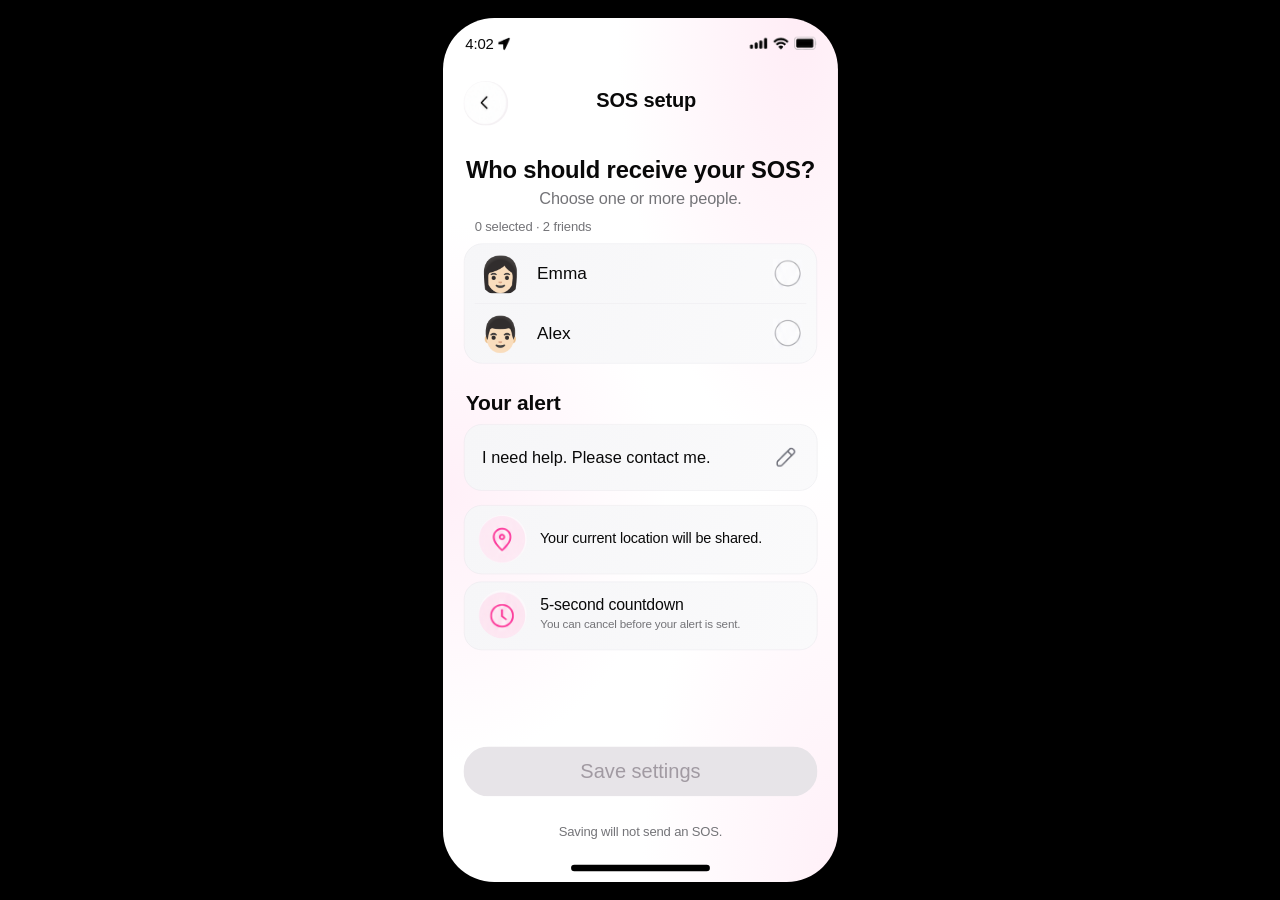
==== location-html/active.html @ 3064f849 "Save WhereTo interactive app prototype and assets" ====
<!doctype html>
<html lang="en"><head><meta charset="UTF-8"><meta name="viewport" content="width=device-width, initial-scale=1"><title>Active · Location UI</title><link rel="stylesheet" href="styles.css"></head><body data-page="active"><main id="viewer"><div id="viewport"><section id="screen" aria-label="Active"></section></div></main><script src="app.js"></script><script src="product.js"></script><script src="boot.js"></script></body></html>
---- location-html/styles.css ----
*{box-sizing:border-box}html,body{margin:0;min-height:100%;font-family:-apple-system,BlinkMacSystemFont,'Helvetica Neue',Arial,sans-serif;color:#090909}body{background:#000}button,input,textarea{font:inherit}button,a,input,textarea{-webkit-tap-highlight-color:transparent}button,a{touch-action:manipulation}button{cursor:pointer}button:focus-visible,a:focus-visible{outline:4px solid #bd1871;outline-offset:4px}a{color:inherit;text-decoration:none}button{border:0}#viewer{display:flex;justify-content:center;min-height:100vh;padding:18px}#viewport{position:relative;flex:none}#screen{position:absolute;width:848px;height:1855px;transform-origin:0 0;overflow:hidden;background:radial-gradient(ellipse at 95% 4%,#ffeff7 0,transparent 30%),radial-gradient(ellipse at 3% 65%,#fff3fa 0,transparent 55%),#fdfdfd;border-radius:110px}.frame-pink{position:absolute;inset:0;background:linear-gradient(110deg,#f2c6e7,#ffd5e6);z-index:-1}.pos{position:absolute}.text{margin:0;line-height:1.22;letter-spacing:-.5px}.muted{color:#747478}.strong{font-weight:600}.asset{object-fit:contain;display:block}.blend{mix-blend-mode:multiply}.panel{border-radius:46px;background:linear-gradient(110deg,#f3f3f5,#f7f7f8);border:1.4px solid #e0dfe5}.white{background:rgba(255,255,255,.93)}.pink{background:linear-gradient(110deg,#ff36a5,#fb50af);color:white}.pill{border-radius:999px}.soft-button{background:#fff;box-shadow:0 16px 40px #36323f0c;border-radius:60px}.flat{padding:0;background:transparent}.overlay-hit{position:absolute;background:transparent;border:0;padding:0;border-radius:30px}.overlay-hit:active{background:#ff59ad18}.status{position:absolute;left:48px;top:36px;font-size:32px;font-weight:500;letter-spacing:-1.2px}.status-icons{position:absolute;right:44px;top:38px;width:154px;height:34px;background-position:center;background-size:contain;background-repeat:no-repeat}.status.dark{color:white}.tabbar{position:absolute;left:0;width:848px;height:185px;background:#ffffffef;border-radius:52px 52px 90px 90px;display:flex;align-items:flex-start;justify-content:space-around;padding:35px 33px 0}.tab{position:relative;width:108px;height:112px;display:flex;align-items:flex-start;justify-content:center;padding-top:3px}.tab img{object-fit:contain;max-width:82px;height:82px;mix-blend-mode:multiply}.tab.selected img{height:104px;max-width:88px}.tab.sos img{height:84px;width:84px;mix-blend-mode:normal}.primary{background:linear-gradient(110deg,#ff4ca9,#fb63b7);color:white;border-radius:60px;text-align:center;font-weight:500}.secondary{background:transparent;border:3px solid #dedde1;border-radius:60px;color:#fc469e}.home-indicator{position:absolute;width:298px;height:14px;border-radius:20px;background:#000;left:275px;bottom:22px}.header-title{font-size:43px;font-weight:600;letter-spacing:-1px}.sidebar{position:fixed;left:24px;top:30px;width:220px;font-size:14px;color:#655965}.sidebar h1{font-size:19px;color:#221b24}.sidebar p{line-height:1.7}.sidebar a{display:block;padding:9px 12px;border-radius:9px}.sidebar a.current{background:white;color:#c82780}.sidebar .note{font-size:12px;margin-top:22px}.reference-link{margin-top:14px;text-decoration:underline}body.capture #viewer{padding:0;justify-content:flex-start}body.capture .sidebar{display:none}body.capture{background:#000}.dialog-shade{position:absolute;inset:0;z-index:50;background:#0005;display:flex;align-items:center;justify-content:center}.dialog{width:740px;background:#fff;border-radius:44px;padding:44px;font-size:30px;box-shadow:0 25px 80px #0002}.dialog h2{margin:0 0 28px;font-size:36px}.dialog button{display:block;width:100%;border-radius:24px;padding:22px;margin-top:18px}.dialog input{width:100%;padding:20px;border:1px solid #ddd;border-radius:20px}.toast{position:absolute;left:75px;right:75px;bottom:215px;padding:24px;background:#242126;color:#fff;text-align:center;border-radius:28px;z-index:80;font-size:25px}.screen-reader{position:absolute;width:1px;height:1px;overflow:hidden;clip-path:inset(50%)}.inline-edit{border:0;outline:0;background:transparent;color:inherit;resize:none;padding:0;line-height:1.25}.big-num{font-weight:700;letter-spacing:-4px}.divider{position:absolute;height:1.5px;background:#e0dfe4}.selected-ring{outline:4px solid #ff4ca9}.count-center{position:absolute;left:244px;top:432px;width:360px;height:360px;border-radius:50%;background:radial-gradient(ellipse at 50% 50%,#fffbfd,#fff4fa)}.hidden{display:none!important}@media(max-width:1100px){.sidebar{display:none}}@media(max-width:600px){#viewer{padding:0}body{background:#000}}
.asset[src*="avatar-"]{border-radius:24%}.asset[src$="home.png"],.asset[src$="compass.png"],.asset[src$="back.png"],.asset[src$="calendar.png"],.asset[src$="dots.png"]{border-radius:50%}.tabbar{padding:0;display:block}.tab{position:absolute;top:32px;width:100px;height:112px;padding:0}.tab:nth-child(1){left:61px}.tab:nth-child(2){left:218px}.tab:nth-child(3){left:375px}.tab:nth-child(4){left:532px}.tab:nth-child(5){left:709px;top:39px;width:84px;height:84px}.tab img,.tab.selected img{width:100px;height:112px;max-width:none;object-fit:contain}.tab.sos img{width:84px;height:84px}.strong{font-weight:550}
.asset[src*="avatar-"]:not([src$="avatar-john.png"]){border-radius:50%}.asset[src$="typing.png"]{border-radius:32px;mix-blend-mode:normal}.asset[src$="composer-smile.png"],.asset[src$="composer-send.png"]{border-radius:50%}
html,body{font-family:'Helvetica Neue',Helvetica,Arial,sans-serif;font-weight:400}.text{letter-spacing:-.35px}.asset[src$="dark-texture.png"]{border-radius:78px;object-fit:fill}.asset[src$="screen-phone.png"]{border-radius:16px}
.asset[src$="sos-halo.png"],.asset[src$="sos-bell.png"]{border-radius:50%}.primary{font-weight:400}.secondary{font-weight:400}body[data-page="emergency"] .secondary{padding-left:95px}.strong{font-weight:500}body[data-page="emergency"] .strong{font-weight:600}.pink{background:linear-gradient(115deg,#fa4ba6,#f756ae)}.asset[src$="call-pink.png"]{mix-blend-mode:multiply}
.asset[src^="assets/setup-check"],.asset[src^="assets/setup-unchecked"],.asset[src^="assets/setup-pin"],.asset[src^="assets/setup-clock"],.asset[src$="active-location.png"],.asset[src$="countdown-close.png"],.asset[src$="countdown-settings.png"]{border-radius:50%}
.asset[src$="countdown-ring.png"]{mask-image:radial-gradient(circle at center,transparent 0px,transparent 204px,#000 207px,#000 266px,transparent 269px)}
body[data-page="active"] .primary{padding-left:80px}.asset[src$="active-call.png"]{border-radius:12px}body[data-page="overview"] .strong{font-weight:500}

.emoji-avatar{display:flex;align-items:center;justify-content:center;background:#ffeaf3;line-height:1;font-family:"Apple Color Emoji","Segoe UI Emoji","Noto Color Emoji",sans-serif;overflow:hidden;isolation:isolate;user-select:none;}
.product-shade{position:absolute;inset:0;background:#0007;z-index:100;display:flex;align-items:flex-end}.product-sheet{width:100%;max-height:88%;overflow:auto;background:#fafafa;border-radius:56px 56px 0 0;padding:35px 45px 70px;font-size:30px}.product-sheet h2{font-size:43px;margin:50px 0 25px}.product-sheet p{line-height:1.5;color:#727278}.sheet-handle{width:115px;height:12px;border-radius:10px;background:#bbb;margin:auto}.sheet-close{float:right;background:transparent;color:#ed4599;padding:20px;font-size:27px}.product-sheet label{display:block;margin:40px 0}.product-sheet input,.profile-input{display:block;background:white;border:2px solid #e5e4e8;border-radius:28px;padding:24px;font-size:32px;width:100%;margin-top:18px}.product-action{display:block;width:100%;padding:26px;margin-top:20px;background:#f65ba9;color:white;border-radius:28px;font-size:30px}.profile-input{margin:0}

#screen.profile-screen{background:radial-gradient(ellipse at 100% 0%,#ffe8f3 0,transparent 37%),radial-gradient(ellipse at 0% 65%,#fff0f7 0,transparent 38%),radial-gradient(ellipse at 100% 100%,#ffeaf4 0,transparent 32%),#fff;border-radius:95px}.profile-screen .profile-input{width:698px;padding:22px 38px;background:#fff9;border:2px solid #e7e6eb;font-size:35px;border-radius:35px}.profile-phone{background:#fff9;border:2px solid #e7e6eb}.profile-phone-input{font-size:34px;border:0;outline:0;background:transparent;padding:0;color:#111}.profile-phone-input::placeholder{color:#aeafb5}.profile-screen .primary{background:linear-gradient(110deg,#ff61ae,#fa69b1)}

.member-scroll{overflow-y:auto;overflow-x:hidden;overscroll-behavior:contain;scrollbar-width:none;border-radius:36px 36px 0 0;touch-action:pan-y}.member-scroll::-webkit-scrollbar{display:none}.member-card{position:relative;width:765px;height:190px;margin-bottom:18px;border-radius:36px}.member-card:last-child{margin-bottom:0}.member-card-inner{position:relative;width:765px;height:190px}

.member-card .overlay-hit{inset:0!important;width:100%!important;height:100%!important;border-radius:36px;z-index:2}.member-card:active{background:#fff0f7}.member-card .overlay-hit:active{background:#ff59ad20}

.member-meta{display:flex;align-items:center;gap:28px;font-size:24px;white-space:nowrap}.member-meta>span{display:inline-flex;align-items:center;gap:12px}.member-meta img{width:31px;height:32px;object-fit:contain;mix-blend-mode:multiply}

.overview-scroll{overflow-y:auto;overflow-x:hidden;overscroll-behavior:contain;scrollbar-width:none;touch-action:pan-y}.overview-scroll::-webkit-scrollbar{display:none}.overview-scroll-inner{position:relative;width:848px;height:1275px}

.product-shade:has(.add-friend-sheet){background:rgba(20,20,20,.78)}
.add-friend-sheet{height:852px;max-height:94%;padding:0 33px 78px;background:#fff;border-radius:60px 60px 0 0;position:relative;overflow-y:auto}
.add-friend-sheet .sheet-handle{width:126px;height:13px;background:#c3c3c9;margin:29px auto 50px;border-radius:10px}
.add-friend-sheet .sheet-close{display:none}
.add-friend-card{position:relative;height:682px;border:2px solid #e2e2e7;background:#f6f6f7;border-radius:32px;padding:61px 26px 36px}
.add-friend-card h2{font-size:51px;line-height:1.2;font-weight:700;letter-spacing:-1px;margin:0 20px 18px}
.add-friend-card p{font-size:32px;line-height:1.25;color:#57585e;margin:0 20px;letter-spacing:-.4px;white-space:nowrap}
.add-friend-card .add-phone-label{display:block;font-size:32px;margin:69px 20px 22px;color:#202129}
.add-phone-row{display:flex;align-items:center;height:106px;background:#fff;border:2px solid #ebebed;border-radius:34px;overflow:hidden}
.add-phone-row select{appearance:none;width:126px;flex:none;border:0;border-right:2px solid #dedee3;border-radius:0;background:transparent;height:66px;font-size:33px;padding:0 34px;color:#080808}
.add-phone-row input{width:0;min-width:0;flex:1;border:0;border-radius:0;background:transparent;margin:0;padding:20px 42px;font-size:32px;outline:none}
.add-phone-row input::placeholder{color:#85858b}
.add-friend-card .add-phone-row+p{font-size:28px;margin-top:25px}
.add-friend-card .product-action{height:108px;padding:0;margin:73px 0 0;font-size:35px;font-weight:500;border-radius:31px;background:linear-gradient(110deg,#f756a3,#f05ba5)}

body[data-page="setup"] #screen,body[data-page="countdown"] #screen,body[data-page="active"] #screen{background:radial-gradient(ellipse at 90% 0%,#ffedf6 0,transparent 36%),radial-gradient(ellipse at 0% 55%,#fff0f8 0,transparent 40%),radial-gradient(ellipse at 100% 100%,#fff0f8 0,transparent 35%),#fff}
body[data-page="setup"] .strong,body[data-page="countdown"] .strong,body[data-page="active"] .strong{font-weight:650}
body[data-page="setup"] .panel,body[data-page="countdown"] .panel,body[data-page="active"] .panel{border-color:#e6e5e9;background:linear-gradient(110deg,#f6f6f8,#fafafb)}
body[data-page="setup"] .panel.white{background:#ffffff9c}
body[data-page="setup"] .primary,body[data-page="countdown"] .primary,body[data-page="active"] .primary{background:linear-gradient(110deg,#ff34a3,#fc51ae)}
.asset[src*="sos-avatar-"]{border-radius:50%}

body[data-page="setup"] button.primary,body[data-page="countdown"] button.primary,body[data-page="active"] button.primary{font-weight:400}body[data-page="setup"] .text.strong:not(:first-child){letter-spacing:-.7px}body[data-page="active"] .primary{padding-left:110px}

/* Compact anchored member selection; dimensions use the 848px design canvas. */
.member-picker-shade{z-index:100;background:transparent}
.compact-member-menu{position:absolute;width:506px;padding:12px;border:2px solid #f0e9ef;border-radius:40px;background:#fff;box-shadow:0 16px 48px #4720390b;max-height:588px;overflow:auto;scrollbar-width:none}
.compact-member-menu::-webkit-scrollbar{display:none}
.compact-member-row{position:relative;width:100%;height:112px;display:flex;align-items:center;gap:24px;padding:0 20px;border:0;border-radius:28px;background:transparent;color:#171719;font:500 32px -apple-system,BlinkMacSystemFont,'Helvetica Neue',sans-serif;text-align:left;cursor:pointer}
.compact-member-row img{width:72px;height:72px;flex-shrink:0;border-radius:50%;object-fit:cover}
.compact-member-row:not(:last-child):not(.is-selected):before{content:'';position:absolute;bottom:0;left:116px;right:24px;height:2px;background:#f3f0f3}
.compact-member-row.is-selected,.compact-member-row:active{background:#fff0f7;color:#ef3b94}
.compact-member-row.is-selected:after{content:'';width:14px;height:14px;flex-shrink:0;border-radius:50%;background:#fa45a1;margin-left:auto}
.compact-member-row:focus{outline:none}.compact-member-row:focus-visible{outline:2px solid #fa45a1;outline-offset:-3px}

.sos-recipient-list{overflow-y:auto;overscroll-behavior:contain;padding:0 22px;scrollbar-width:none}.sos-recipient-list::-webkit-scrollbar,.sos-recipient-strip::-webkit-scrollbar,.sos-active-recipients::-webkit-scrollbar{display:none}
.sos-recipient-row{display:flex;align-items:center;gap:32px;width:100%;min-height:128px;padding:16px 8px;background:transparent;text-align:left;color:#090909;border-bottom:1px solid #e9e7eb;font-size:37px}.sos-recipient-row:last-child{border-bottom:0}.sos-recipient-row:active{background:#fff0f7}.sos-recipient-avatar{width:94px;height:94px;border-radius:50%;object-fit:cover;flex-shrink:0}.sos-recipient-row span{flex:1;overflow-wrap:anywhere}.sos-recipient-check{width:64px;height:64px;object-fit:contain;flex-shrink:0}
[data-save-sos]:disabled{background:#e7e4e8;color:#a19aa2;cursor:default}.sos-empty{text-align:center;padding:90px 20px;font-size:32px;color:#747478}.sos-empty button{display:block;margin:26px auto 0;padding:18px 35px;border-radius:28px;color:#fff;background:#fa4ba6}
.sos-recipient-strip{display:flex;gap:30px;overflow-x:auto;overflow-y:hidden;scrollbar-width:none;overscroll-behavior:contain}.sos-recipient-strip>div{flex:0 0 145px;text-align:center;font-size:31px}.sos-recipient-strip img{display:block;width:140px;height:140px;border-radius:50%;object-fit:cover;margin:0 auto 10px}.sos-recipient-strip span{display:block;white-space:nowrap;overflow:hidden;text-overflow:ellipsis}
.sos-active-recipients{overflow-y:auto;scrollbar-width:none;overscroll-behavior:contain}.sos-delivery-row{display:flex;gap:32px;align-items:center;min-height:126px}.sos-delivery-row img{width:104px;height:104px;border-radius:50%;object-fit:cover}.sos-delivery-row span{font-size:35px;display:block}.sos-delivery-row small{font-size:28px;color:#747478;display:block;margin-top:5px}
#screen button[data-save-sos]{padding:0}
#screen button[data-save-sos]:disabled{background:#e7e4e8;color:#a19aa2}

.phone-finder{text-align:left;padding-left:40px;color:#747478}.list-add{display:flex;align-items:center;justify-content:center;gap:12px;background:#fff0f7;color:#ed3e98;font-size:29px!important;font-weight:500;border-radius:36px}.list-add img{width:30px;height:30px}.place-card{display:flex;gap:26px;align-items:center;background:#f5f5f7;border-radius:36px;min-height:142px;margin-bottom:16px;padding:22px 28px}.place-card>img{width:96px;height:96px;border-radius:50%;object-fit:cover;flex-shrink:0}.place-card strong{display:block;font-size:32px;font-weight:500;margin-bottom:10px}.place-card span{font-size:25px;color:#79797e;overflow-wrap:anywhere}.places-empty{background:#f5f5f7;border-radius:36px;padding:64px 30px;text-align:center;font-size:32px;color:#747478}.places-empty small{display:block;font-size:25px;margin-top:18px}.place-type{display:block;margin-top:18px;background:white;border:2px solid #e5e4e8;border-radius:28px;padding:24px;width:100%;font:inherit}

/* One compact control row keeps the member and place lists in view. */
.location-list-header{display:flex;align-items:center;gap:20px}
.location-list-tabs{display:flex;flex:1;min-width:0;height:94px;padding:8px;border-radius:34px;background:#f3f3f5}
.location-list-tabs button{flex:1;min-width:0;border-radius:27px;background:transparent;color:#171719;font-size:31px;font-weight:500}
.location-list-tabs button.is-active{background:#fa43a6;color:#fff}
.location-list-add{flex:0 0 174px;height:88px;background:transparent;color:#f52a96;font-size:29px;font-weight:500;padding:0;white-space:nowrap;border-radius:26px}
.location-list-add:active{background:#fff0f7}

.profile-icon-button{display:flex;align-items:center;justify-content:center}.profile-icon-button img{width:43px;height:43px}
.phone-search{display:flex;align-items:center;background:#fff;border-radius:60px;padding:10px 12px 10px 34px;gap:12px;box-shadow:0 12px 32px #36323f05}
.phone-search input{flex:1;min-width:0;width:0;background:transparent;border:0;outline:none;font-size:30px;color:#171719;padding:0}.phone-search input::placeholder{color:#818186}
.phone-search button{flex:0 0 76px;width:76px;height:76px;background:#fff0f7;border-radius:50%;display:flex;align-items:center;justify-content:center}.phone-search button img{width:36px;height:36px}.phone-search:focus-within{box-shadow:0 0 0 2px #f7c9e0}
.list-end-add{display:flex;align-items:center;justify-content:center;gap:14px;width:100%;height:104px;margin-top:18px;margin-bottom:6px;border-radius:32px;background:#fff0f7;color:#ed3e98;font-size:30px;font-weight:500;flex-shrink:0}.list-end-add img{width:30px;height:30px}.list-end-add:active{background:#ffe0ee}
.search-country{flex:0 0 95px;width:95px;border:0;background:transparent;font:inherit;font-size:29px;color:#171719;outline:none}.search-country[hidden]{display:none}.settings-link{background:transparent;text-align:left;padding:0 15px;border-bottom:1px solid #e8e7eb}.remove-friend{background:#fff0f7;color:#ed3e98;border:2px solid #f7c9e0;border-radius:55px}.removed-map-marker{pointer-events:none}
.settings-content{display:flex;flex-direction:column;gap:36px;overflow:auto;scrollbar-width:none;padding-bottom:24px}.settings-content::-webkit-scrollbar{display:none}.settings-profile-card{flex-shrink:0;display:flex;flex-direction:column;align-items:center;padding:48px 40px 40px;background:#fff;border:1.5px solid #efedf1;border-radius:44px;box-shadow:0 16px 50px #482d3b04}.settings-profile-card>img{width:180px;height:180px;object-fit:cover;border-radius:50%;flex-shrink:0}.settings-profile-card h2{font-size:42px;line-height:1.3;margin:28px 0 10px;max-width:100%;overflow-wrap:anywhere;text-align:center}.settings-profile-card p{font-size:30px;color:#7b7780;margin:0;text-align:center;overflow-wrap:anywhere;max-width:100%}.settings-edit{margin-top:32px;min-height:78px;padding:16px 58px;border-radius:40px;background:#fff0f7;color:#ed3e98;font-size:30px;font-weight:500}.settings-menu{background:#fff;border:1.5px solid #efedf1;border-radius:38px;padding:0 32px;flex-shrink:0;overflow:hidden}.settings-menu-row{display:flex;align-items:center;justify-content:space-between;gap:24px;width:100%;height:120px;background:transparent;border-bottom:1.5px solid #eeedf0;text-align:left;font-size:32px}.settings-menu-row:last-child{border-bottom:0}.settings-menu-row>img{width:26px;height:26px;object-fit:contain;transform:rotate(-90deg);opacity:.5}.settings-menu-row:active,.settings-edit:active{background:#fff0f7}.settings-version{font-size:27px;color:#969199;text-align:center;margin:0;padding:0 0 16px}
.phone-search.is-editing{z-index:30}.phone-search .country-trigger{flex:0 0 auto;width:auto;gap:12px;padding:0 16px 0 0;background:transparent;border-radius:0;border-right:2px solid #efedf1;font-size:29px;height:54px}.phone-search .country-trigger img{width:23px;height:23px;object-fit:contain}.phone-search [hidden]{display:none!important}.country-menu{position:absolute;top:112px;left:0;width:100%;padding:12px 22px;border:1.5px solid #f0e9ee;background:#fff;border-radius:32px;box-shadow:0 18px 55px #37202d20;overflow:hidden}.phone-search .country-option{display:flex;justify-content:space-between;gap:18px;width:100%;height:88px;padding:0 18px;background:white;border-radius:18px;font-size:27px;text-align:left}.country-option span:last-child{color:#827984;white-space:nowrap}.phone-search .country-option[aria-selected=true]{background:#fff0f7;color:#ec3d98}.phone-search .country-option[aria-selected=true] span:last-child{color:#ec3d98}
.friend-profile-info{display:flex;flex-direction:column;gap:24px}.friend-location{display:flex;align-items:center;gap:24px;padding:34px;background:#f5f5f7;border-radius:36px;min-height:126px}.friend-location>img{width:36px;height:40px;object-fit:contain;flex-shrink:0}.friend-location strong{font-size:32px;font-weight:500;line-height:1.4;overflow-wrap:anywhere}.friend-stats{display:flex;background:#f5f5f7;border-radius:36px;padding:34px 12px}.friend-stat{display:flex;flex:1;min-width:0;flex-direction:column;align-items:center;gap:22px;border-right:1.5px solid #e5e3e8;font-size:28px;text-align:center}.friend-stat:last-child{border:0}.friend-stat img{width:36px;height:32px;object-fit:contain}.friend-history{display:flex;align-items:center;gap:24px;background:#fff;border:1.5px solid #efedf1;border-radius:36px;padding:30px 34px;min-height:120px;text-align:left;font-size:32px}.friend-history>img:first-child{width:45px;height:45px;object-fit:contain}.friend-history span{flex:1}.friend-history>img:last-child{width:25px;height:25px;object-fit:contain;transform:rotate(-90deg);opacity:.5}.friend-history:active{background:#fff0f7}.friend-no-location{font-size:30px;color:#817b85}
/* Confirmation sheets share the approved Add friend card treatment. */
.confirmation-sheet{background:#fff;padding:28px 34px 76px;border-radius:56px 56px 0 0}.confirmation-sheet .sheet-handle{background:#c5c4ca;width:126px;height:13px;margin-bottom:48px}.confirmation-card{background:#f6f6f7;border:1.5px solid #e3e2e7;border-radius:32px;padding:44px 28px 30px}.confirmation-card h2{margin:8px 18px 42px;font-size:43px;font-weight:650;line-height:1.25}.confirmation-card p{margin:0 18px 32px}.confirmation-card .product-action{height:108px;padding:0;margin-top:20px;border-radius:31px;font-size:35px;font-weight:500;background:linear-gradient(110deg,#f756a3,#f05ba5)}.confirmation-card .confirmation-cancel{background:#fff;color:#6f6b73;border:1.5px solid #e3e2e7}
.place-picker-map{overflow:hidden;background:#f1f3f2}.place-map-texture{position:absolute;inset:0;background:url(assets/map-location-no-tools.png) center top / 2400px auto;pointer-events:none}.place-map-demo{position:absolute;left:30px;top:1380px;font-size:23px;color:#666;background:#ffffffc9;border-radius:12px;padding:6px 12px}.place-picker-pin{position:absolute;width:72px;height:86px;object-fit:contain;transform:translate(-50%,-110%);z-index:2;pointer-events:none}.place-map-target{position:absolute;transform:translate(-50%,0);background:white;border-radius:30px;padding:14px 24px;box-shadow:0 5px 22px #0002;font-size:28px}.place-address-search{display:flex;align-items:center;padding:12px 14px 12px 30px;gap:12px;background:#fff;border-radius:52px;box-shadow:0 10px 35px #0001}.place-address-search input{width:0;flex:1;min-width:0;border:0;outline:0;background:transparent;font-size:30px}.place-address-search button{width:72px;height:72px;border-radius:50%;background:#fff0f7;display:grid;place-items:center}.place-address-search img{width:34px;height:34px}.place-search-results{z-index:5;background:white;border-radius:28px;overflow:hidden;box-shadow:0 14px 45px #0002;padding:16px}.place-search-results button{display:block;width:100%;text-align:left;background:white;padding:24px 16px;border-radius:16px;font-size:28px}.place-search-results button:active{background:#fff0f7}.place-search-results p{font-size:26px;color:#777;margin:20px}.place-selection-card{background:#fff;border-radius:52px 52px 0 0;padding:40px 44px 70px;box-shadow:0 -10px 35px #00000008}.place-selection-summary{display:flex;align-items:center;gap:26px;min-height:130px;margin-bottom:22px}.place-icon-choice{flex:0 0 108px;width:108px;height:108px;border-radius:50%;padding:0;background:#fff0f7}.place-icon-choice img{width:100%;height:100%;object-fit:contain;border-radius:50%}.place-selected-address{font-size:32px;line-height:1.4;overflow-wrap:anywhere}.place-selection-card .product-action{height:100px;border-radius:50px}.place-selection-card .product-action:disabled{background:#ece9ed;color:#aaa5ac;cursor:default}.place-icon-options{display:flex;gap:25px;padding:20px 0}.place-icon-options button{padding:14px;background:transparent;border:3px solid transparent;border-radius:30px}.place-icon-options button[aria-pressed=true]{border-color:#f65ba9;background:#fff0f7}.place-icon-options img{width:120px;height:120px;object-fit:contain}
.place-map-texture{background-size:4000px auto}.place-icon-choice{position:relative;overflow:visible}.place-icon-edit{position:absolute;right:-5px;bottom:-5px;display:grid;place-items:center;width:40px;height:40px;border:3px solid white;border-radius:50%;background:#fff0f7;box-shadow:0 2px 8px #0001}.place-icon-edit img{width:23px;height:23px;object-fit:contain;border-radius:0}.place-selection-details{flex:1;min-width:0}.place-name-input{display:block;width:100%;min-width:0;border:0;border-bottom:1.5px solid #ece8ee;background:transparent;padding:10px 0 14px;font-size:34px;font-weight:600;color:#171719;outline:none;margin-bottom:12px}.place-name-input:focus{border-bottom-color:#f65ba9}.place-selection-details .place-selected-address{font-size:26px;color:#7b7780;line-height:1.35}
/* Reuse the approved Add friend field dimensions and surface treatment. */
.place-name-input{height:106px;border:2px solid #ebebed;border-radius:34px;background:#fff;padding:20px 30px;font-size:32px;font-weight:400;margin:0 0 16px}.place-name-input::placeholder{color:#85858b}.place-name-input:focus{border-color:#f3b8d5;box-shadow:0 0 0 2px #fff0f7}.place-selection-card{background:#f6f6f7}.place-selection-summary{align-items:flex-start}.place-icon-choice{margin-top:0}.place-icon-choice>img{width:100%;height:auto;max-height:108px;object-fit:contain;border-radius:0}.place-picker-pin{width:86px;height:auto;max-height:100px;object-fit:contain;transform:translate(-50%,-100%)}.place-selection-card .product-action{height:108px;border-radius:31px;background:linear-gradient(110deg,#f756a3,#f05ba5);font-size:35px}.place-selection-card .product-action:disabled{background:#ece9ed}
.standard-sheet{background:#fff;border-radius:56px 56px 0 0;padding:28px 34px 76px;max-height:88%;scrollbar-width:none}.standard-sheet .sheet-handle{width:126px;height:13px;background:#c3c3c9;margin:29px auto 50px;border-radius:10px}.standard-sheet-card{border:2px solid #e2e2e7;background:#f6f6f7;border-radius:32px;padding:44px 26px 36px}.standard-sheet-card h2{font-size:43px;font-weight:700;line-height:1.2;margin:12px 20px 28px;letter-spacing:-1px}.standard-sheet-card p{font-size:30px;line-height:1.4;color:#57585e;margin:20px;overflow-wrap:anywhere}.standard-sheet-card label{font-size:32px;color:#202129;margin:32px 0 22px}.standard-sheet-card input:not([type=file]),.standard-sheet-card textarea{background:#fff;border:2px solid #ebebed;border-radius:34px;padding:26px 30px;font-size:32px;min-height:106px;width:100%;outline:none}.standard-sheet-card input::placeholder{color:#85858b}.standard-sheet-card input:focus,.standard-sheet-card textarea:focus{border-color:#f3b8d5}.standard-sheet-card [hidden]{display:none!important}.standard-sheet-card .product-action{min-height:108px;padding:24px;margin:24px 0 0;border-radius:31px;background:linear-gradient(110deg,#f756a3,#f05ba5);font-size:35px;font-weight:500}.standard-sheet-card .confirmation-cancel{background:#fff;border:2px solid #ebebed;color:#6f6b73}.standard-sheet-card .sheet-close{float:none;width:100%;display:block}.standard-sheet-card .place-icon-options{justify-content:space-between;gap:12px;flex-wrap:wrap}.standard-sheet-card .product-action:has(img){background:#fff;border:2px solid #ebebed}
.map-places-toggle[aria-pressed=true]{box-shadow:inset 0 0 0 4px #f65ba9;background:#ff59ad18;border-radius:50%}.saved-place-markers{pointer-events:none}.saved-place-marker{position:absolute;display:flex;align-items:center;gap:9px;padding:7px 15px 7px 7px;background:#fffffff2;border:2px solid #f5d9e8;border-radius:48px;transform:translate(-50%,-50%);pointer-events:auto;box-shadow:0 6px 18px #0000000c;max-width:245px}.saved-place-marker img{width:62px;height:auto;max-height:70px;object-fit:contain;flex-shrink:0}.saved-place-marker span{font-size:25px;white-space:nowrap;overflow:hidden;text-overflow:ellipsis}.saved-place-marker:active{background:#fff0f7}
.history-route-map{background:url(assets/map-location-no-tools.png) center top / 4000px auto;overflow:hidden}.history-route-line{position:absolute;inset:0;width:100%;height:100%}.history-route-stop{position:absolute;transform:translate(-50%,-50%);display:flex;align-items:center;gap:8px;background:#fff;border-radius:40px;padding:5px 15px 5px 5px;font-size:26px}.history-route-stop>img{width:74px;height:auto;max-height:80px;object-fit:contain}.history-route-stop .route-user-avatar{position:absolute;width:68px;height:68px;right:-20px;top:-52px;border-radius:50%;border:3px solid #fff}.history-stop-list{overflow:auto;scrollbar-width:none}.history-stop-row{display:flex;align-items:center;gap:28px;padding:22px 28px;background:#f5f5f7;border-radius:36px;margin-bottom:14px;min-height:130px}.history-stop-row>span{font-size:25px;width:145px}.history-stop-row img{width:84px;height:90px;object-fit:contain}.history-stop-row strong{font-size:32px;font-weight:500}.history-member-choice{display:flex!important;align-items:center;gap:25px;text-align:left}.history-member-choice img{width:76px;height:76px;border-radius:50%;object-fit:cover}.history-empty{text-align:center;font-size:30px;color:#777;padding:90px 20px}.history-replay-dot{position:absolute;left:0;top:0;width:24px;height:24px;border-radius:50%;background:#f62498;border:4px solid white;pointer-events:none}
.restored-history-scroll{overflow-y:auto;overflow-x:hidden;scrollbar-width:none}.restored-history-scroll::-webkit-scrollbar{display:none}.restored-history-day{position:relative;width:760px}.history-day-heading{margin:0;padding:8px 2px 16px;font-size:29px;font-weight:500;color:#747478}
.saved-place-marker{overflow:visible}.saved-place-marker::before{content:'';position:absolute;bottom:-10px;left:50%;width:18px;height:18px;background:#fff;transform:translateX(-50%) rotate(45deg);border-right:2px solid #f5d9e8;border-bottom:2px solid #f5d9e8}.saved-place-marker::after{content:'';position:absolute;left:50%;bottom:-33px;width:19px;height:19px;box-sizing:content-box;border:4px solid #fff;border-radius:50%;background:#fa43a6;transform:translateX(-50%)}.saved-place-marker img{width:62px;height:62px;max-height:none;object-fit:fill;border-radius:50%}.map-member-dot{background:#242b2d;border:5px solid #fff;pointer-events:none;aspect-ratio:1}.map-member-dot.hollow{background:#f4f5f5;border:7px solid #242b2d;box-shadow:0 0 0 2px #f4f5f5}
.history-user-trigger{display:flex;align-items:center;gap:14px;padding:12px 20px;font-size:28px}.history-user-trigger img:first-child{width:66px;height:66px;object-fit:cover;border-radius:50%}.history-user-trigger span{flex:1;min-width:0;overflow:hidden;text-overflow:ellipsis;white-space:nowrap}.history-user-trigger img:last-child{width:24px;height:24px;object-fit:contain}.history-picker-shade .compact-member-row{font-size:29px;gap:16px}.history-picker-shade .compact-member-row img{width:62px;height:62px}.history-record-row{position:relative;display:flex;align-items:center;height:153px;gap:0;background:linear-gradient(110deg,#f3f3f5,#f7f7f8);border-radius:38px;margin-bottom:12px;padding:0 30px}.history-record-time{width:146px;flex-shrink:0;font-size:26px}.history-record-dot{width:29px;height:29px;border:5px solid white;outline:4px solid #ffd6e8;background:#ff2994;border-radius:50%;flex-shrink:0;z-index:1;margin-right:39px}.history-record-row:not(:last-child)::after{content:'';position:absolute;left:189px;top:77px;height:165px;width:5px;background:#ffb9d7;z-index:1}.history-record-row>img{width:96px;height:100px;object-fit:contain;flex-shrink:0;margin-right:28px}.history-record-row strong{font-size:33px;font-weight:600;line-height:1.3;overflow-wrap:anywhere;flex:1}.history-record-day{margin-bottom:24px}.history-live-map{background:url(assets/map-location-no-tools.png) center top / 4000px auto;overflow:hidden}.history-live-marker{position:absolute;transform:translate(-50%,-50%);display:flex;flex-direction:column;align-items:center;gap:6px}.history-live-marker img{width:80px;height:84px;object-fit:contain}.history-live-marker span{font-size:24px;background:#fff;border-radius:30px;padding:8px 20px;white-space:nowrap}.history-live-marker::after{content:'';position:absolute;top:82px;left:50%;width:18px;height:18px;background:#ff2994;border:4px solid white;border-radius:50%;transform:translateX(-50%)}
.history-exact-map{pointer-events:none;overflow:hidden;background:transparent}.history-exact-marker{position:absolute;width:0;height:0}.history-exact-icon{position:absolute;left:-45px;top:-45px;width:90px;height:90px;object-fit:contain;border-radius:50%;background:#fff}.history-exact-marker:nth-child(3) .history-exact-icon{width:100px;height:100px;left:-50px;top:-50px}.history-exact-avatar{position:absolute;left:-41px;top:-40px;width:82px;height:82px;border-radius:50%;object-fit:cover}.history-exact-dot{position:absolute;left:-17px;top:39px;width:34px;height:34px;background:#ff2994;border:5px solid white;border-radius:50%;z-index:2}.history-exact-label{position:absolute;left:12px;top:36px;min-width:126px;height:55px;padding:9px 26px 9px 30px;display:flex;align-items:center;justify-content:center;background:white;border-radius:30px;font-size:29px;white-space:nowrap;color:#090909}.history-exact-marker:nth-child(3) .history-exact-label{top:33px;min-width:150px}.history-exact-marker:nth-child(3) .history-exact-dot{top:40px}
.history-exact-label{max-width:220px;overflow:hidden;text-overflow:ellipsis;display:block;line-height:37px}.history-exact-marker:nth-child(3) .history-exact-label{min-width:122px;max-width:140px}.history-exact-marker:nth-child(n+4) .history-exact-label{max-width:220px}.history-record-row>img{border-radius:50%}
.map-control-shell{background:#fff;border-radius:64px}.map-control-circle{display:flex;align-items:center;justify-content:center;width:96px;height:96px;aspect-ratio:1;border-radius:50%;padding:0;background:#f3f3f4;box-shadow:none;flex-shrink:0}.map-control-circle img{width:52px;height:52px;object-fit:contain;pointer-events:none}.map-places-toggle[aria-pressed=true]{background:linear-gradient(110deg,#ff36a5,#fb50af);box-shadow:none;border:0;border-radius:50%}.map-places-toggle[aria-pressed=true] img{filter:brightness(0) invert(1)}
.history-exact-marker:nth-child(3) .history-exact-icon{width:90px;height:90px;left:-45px;top:-45px}.history-exact-marker.is-person .history-exact-icon{width:100px;height:100px;left:-50px;top:-50px}.history-exact-marker .history-exact-label{min-width:126px;max-width:250px;top:36px}.history-exact-marker.label-left .history-exact-label{left:auto;right:12px;padding:9px 30px 9px 26px}.history-exact-marker.is-person .history-exact-label{top:36px}

.john-expanded-label[hidden]{display:none!important}
.member-map-point{padding:0;border:0;background:transparent;display:grid;place-items:center}.member-map-point::after{content:'';width:28px;height:28px;border:5px solid white;box-sizing:border-box;border-radius:50%;background:#242b2d}.member-map-bubble{display:flex;align-items:center;gap:14px;padding:8px 16px 8px 8px;border-radius:52px;background:#fff;color:#171719;text-align:left}.member-map-bubble.is-self{background:#242b2d;color:white}.member-map-bubble>img,.member-map-compact>img{width:80px;height:80px;border-radius:50%;object-fit:cover;flex-shrink:0}.member-map-copy{display:flex;flex-direction:column;min-width:0;gap:6px}.member-map-copy strong{font-size:29px;font-weight:500;white-space:nowrap;overflow:hidden;text-overflow:ellipsis}.member-map-copy small{font-size:19px;white-space:nowrap;overflow:hidden;text-overflow:ellipsis;opacity:.8}.member-map-compact{border-radius:50%;padding:0;background:#fff;box-shadow:0 0 0 5px white}.member-map-compact.is-self{box-shadow:0 0 0 6px #242b2d}.member-map-bubble[hidden],.member-map-point[hidden],.member-map-compact[hidden]{display:none!important}
.member-map-bubble{overflow:visible}.member-map-bubble::before{content:'';position:absolute;left:var(--pointer-x);width:20px;height:20px;background:inherit;pointer-events:none;z-index:-0}.member-map-bubble.pointer-top::before{top:-9px;transform:translateX(-50%) rotate(45deg);border-radius:3px 0 0 0}.member-map-bubble.pointer-bottom::before{bottom:-9px;transform:translateX(-50%) rotate(45deg);border-radius:0 0 3px 0}
.saved-place-markers{z-index:3}.map-places-toggle{z-index:4}
/* A tapered pointer overlaps the pill edge; never a rotated square. */
.member-map-bubble::before{width:26px;height:calc(var(--pointer-length,16px) + 18px);left:var(--pointer-x);background:inherit;transform:translateX(-50%);border-radius:0;z-index:0}.member-map-bubble.pointer-top::before{top:calc(-1 * var(--pointer-length,16px));bottom:auto;transform:translateX(-50%);clip-path:polygon(50% 0,100% 100%,0 100%);border-radius:0}.member-map-bubble.pointer-bottom::before{top:auto;bottom:calc(-1 * var(--pointer-length,16px));transform:translateX(-50%);clip-path:polygon(0 0,100% 0,50% 100%);border-radius:0}.member-map-bubble>img,.member-map-copy{position:relative;z-index:1}
.history-record-row{width:100%;text-align:left;color:inherit;flex-shrink:0}.history-record-row[aria-pressed=true]{box-shadow:inset 0 0 0 3px #f65ba9;background:#fff0f7}.history-map-viewport{overflow:hidden;pointer-events:none}.history-map-scene{position:absolute;inset:0;transform-origin:0 0;transition:transform .3s ease}.history-exact-marker.is-locked .history-exact-icon{box-shadow:0 0 0 5px #fff,0 0 0 9px #f65ba9}.history-exact-marker.is-locked{z-index:4}@media(prefers-reduced-motion:reduce){.history-map-scene{transition:none}}
/* Timeline connectors stop at the outside edge of each dot. */
.history-record-dot{position:relative;z-index:2}.history-record-row:not(:last-child)::after{left:188px;top:95px;height:128px;z-index:1;pointer-events:none}
.overview-user-trigger{display:flex;align-items:center;gap:18px;max-width:580px;padding:0;background:transparent;color:#fff;font-size:36px;text-align:left}.overview-user-trigger span{overflow:hidden;text-overflow:ellipsis;white-space:nowrap}.overview-user-trigger img{width:27px;height:27px;object-fit:contain;filter:brightness(0) invert(1);flex-shrink:0}
.history-user-trigger{gap:12px;padding:12px 16px;text-align:left}.history-user-trigger img{flex-shrink:0}.history-picker-shade .compact-member-menu{padding:10px;border-radius:32px}.history-picker-shade .compact-member-row{gap:12px;padding:0 14px;font-size:28px;height:100px}.history-picker-shade .compact-member-row>span{flex:1;min-width:0;white-space:nowrap;overflow:hidden;text-overflow:ellipsis}.history-picker-shade .compact-member-row img{width:56px;height:56px}.history-picker-shade .compact-member-row.is-selected:after{width:10px;height:10px;margin-left:0}.history-picker-shade .compact-member-row:before{left:82px}
.country-menu{max-height:528px;overflow-y:auto;overscroll-behavior:contain;scrollbar-width:none}.country-menu::-webkit-scrollbar{display:none}.country-option span:first-child{min-width:0;overflow:hidden;text-overflow:ellipsis;white-space:nowrap}.country-option span:last-child{flex-shrink:0}
.saved-place-marker::after{display:none}.saved-place-marker[hidden]{display:none!important}.saved-place-dot-toggle{position:absolute;width:72px;height:72px;transform:translate(-50%,-50%);padding:0;border:0;border-radius:50%;background:transparent;pointer-events:auto;display:grid;place-items:center}.saved-place-dot-toggle::after{content:'';width:27px;height:27px;border:5px solid white;box-sizing:content-box;border-radius:50%;background:#fa43a6;pointer-events:none}.saved-place-dot-toggle:focus-visible{outline:3px solid #f65ba9;outline-offset:0}

/* Fixed member marker geometry, shared by every member. */
.member-map-point::after{width:37px;height:37px;border-width:5px}
.member-map-bubble::before{width:24px;height:16px;transform:translateX(-50%)}
.member-map-bubble.pointer-top::before{top:-14px;bottom:auto;clip-path:polygon(50% 0,100% 100%,0 100%)}
.member-map-bubble.pointer-bottom::before{top:auto;bottom:-14px;clip-path:polygon(0 0,100% 0,50% 100%)}

/* Map markers share selection with the route list. */
.history-exact-marker{pointer-events:auto;padding:0;border:0;background:transparent;cursor:pointer}
.history-exact-marker:focus-visible{outline:none}
.history-exact-marker:focus-visible .history-exact-icon{outline:3px solid #f65ba9;outline-offset:4px}
.history-exact-marker.is-person .history-exact-icon{background:#ffe3f0;object-position:-9999px;box-shadow:inset 0 0 0 3px #ffc1de}
.history-exact-marker.is-person .history-exact-avatar{left:-44px;top:-44px;width:88px;height:88px}
.history-exact-marker.is-person.is-locked .history-exact-icon{box-shadow:inset 0 0 0 3px #ffc1de,0 0 0 4px #f65ba9}

.friend-page-scroll{overflow-y:auto;overflow-x:hidden;scrollbar-width:none;overscroll-behavior:contain}
.friend-page-scroll::-webkit-scrollbar{display:none}
.friend-page-scroll .friend-profile-info{gap:24px}
.friend-profile-info>*{flex-shrink:0}
.profile-section-title{font-size:36px;font-weight:600;margin:20px 0 4px}
.profile-overview-cards{position:relative;height:1227px;width:766px;align-self:center}
.profile-unlocks{font-size:28px;color:#73737a;margin-bottom:0}
.profile-today-route .history-record-row:last-child{margin-bottom:0}

.saved-place-dot-toggle>img{display:none;width:64px;height:64px;object-fit:contain;border-radius:50%}
.saved-place-dot-toggle.is-collapsed::after{display:none}
.saved-place-dot-toggle.is-collapsed>img{display:block}
.saved-place-dot-toggle.is-collapsed{background:white;box-shadow:0 0 0 3px white}

.usage-month{display:flex;align-items:center;justify-content:space-between;margin:24px 0;font-size:32px}.usage-month button{width:64px;height:64px;border-radius:50%;background:white;display:grid;place-items:center}.usage-month img{width:25px;height:25px}.usage-month button:disabled{opacity:.25}.usage-days{display:grid;grid-template-columns:repeat(7,1fr);gap:14px 8px}.usage-weekday{text-align:center;font-size:24px;color:#85838a;padding:10px}.usage-day{width:76px;height:76px;justify-self:center;border-radius:50%;padding:5px;background:conic-gradient(#f947a4 var(--usage),#e9e7ec 0);display:grid;place-items:center}.usage-day>span{width:66px;height:66px;background:#faf9fb;border-radius:50%;display:grid;place-items:center;font-size:27px;color:#202024}.usage-day[aria-pressed=true]{outline:3px solid #f947a4;outline-offset:4px}.usage-day[aria-pressed=true]>span{background:#ffe6f2;color:#d82481;font-weight:600}.usage-day:disabled{opacity:.25}.usage-summary{display:flex;align-items:center;justify-content:space-between;padding:28px 0 12px}.usage-summary strong{font-size:38px}.usage-summary span{font-size:25px;color:#78757e}

.profile-section-title{display:flex;align-items:center;justify-content:space-between;gap:20px}
.profile-route-toggle{display:flex;align-items:center;gap:12px;background:transparent;color:#e63894;font-size:28px;padding:10px 0;font-weight:500}
.profile-route-toggle img{width:24px;height:24px;object-fit:contain}
.profile-route-toggle[aria-expanded=true] img{transform:rotate(180deg)}
.profile-today-route .history-record-row{height:112px;border-radius:30px}
.profile-today-route .history-record-row[hidden]{display:none}
.profile-today-route .history-record-row>img{width:76px;height:76px}
.profile-today-route .history-record-row::after{top:74px;height:87px}
.profile-today-route:has([hidden]) .history-record-row:nth-child(2)::after{display:none}
.friend-page-scroll .friend-stats{padding:24px 12px}
.friend-page-scroll .friend-stat{gap:14px}

.active-content{display:flex;flex-direction:column;gap:24px;overflow-y:auto;scrollbar-width:none;padding-bottom:8px}
.active-card{flex-shrink:0;background:#f7f7f9;border:2px solid #eeedf1;border-radius:38px;padding:28px 32px}
.active-card h2{font-size:30px;font-weight:500;color:#737378;margin:0 0 18px}
.active-card .sos-active-recipients{max-height:300px}
.active-card .sos-delivery-row{min-height:108px;gap:24px}
.active-card .sos-delivery-row+ .sos-delivery-row{margin-top:14px}
.active-card .sos-delivery-row img{width:88px;height:88px}
.active-card .sos-delivery-row span{font-size:33px}.active-card .sos-delivery-row small{font-size:27px}
.active-message{display:flex;align-items:flex-start;gap:22px}
.active-message>img{width:88px;height:88px;border-radius:50%;object-fit:cover}
.active-message p{margin:0;background:white;border-radius:30px;padding:22px 26px;font-size:31px;line-height:1.45;flex:1;overflow-wrap:anywhere}
.active-location-card{display:flex;align-items:center;gap:24px}
.active-location-card>img{width:88px;height:88px;object-fit:contain}
.active-location-card strong{display:block;font-size:32px;font-weight:500;margin-bottom:8px}
.active-location-card span{font-size:28px;color:#747478}
.active-call-button{display:flex;align-items:center;justify-content:center;gap:20px;font-weight:500}
.active-call-button img{width:43px;height:46px;object-fit:contain}
.active-end-button{font-weight:500;border-width:2px}

.incoming-sos{position:absolute;z-index:100;left:24px;right:24px;top:90px;display:flex;align-items:center;border:1px solid #fff9;border-radius:36px;background:#fff5fa;box-shadow:0 12px 35px #44203430;overflow:hidden;animation:incoming-sos-enter .32s ease-out}
.incoming-sos-open{display:flex;align-items:center;gap:22px;flex:1;text-align:left;padding:26px;background:transparent;color:#171217;min-width:0}
.incoming-sos-open img{width:92px;height:92px;object-fit:contain;border-radius:24px}
.incoming-sos-open>span{display:flex;flex-direction:column;gap:7px}.incoming-sos-open small{font-size:23px;color:#726470}.incoming-sos-open strong{font-size:31px}.incoming-sos-open span span{font-size:25px}
.incoming-sos-close{align-self:flex-start;margin:18px 16px 0 0;background:transparent;color:#796e76;font-size:34px;width:48px;height:48px}
@keyframes incoming-sos-enter{from{transform:translateY(-120%);opacity:0}to{transform:translateY(0);opacity:1}}
@media(prefers-reduced-motion:reduce){.incoming-sos{animation:none}}

/* Profile onboarding follows the supplied reference artwork and soft surface tones. */
#screen.profile-screen .primary{background:linear-gradient(115deg,#ff68b2 0%,#fc72b6 48%,#fb65ad 100%)}
#screen.profile-screen .profile-input,#screen.profile-screen .profile-phone{border-color:#e8e7eb;background:#ffffff99}

.history-replay-trail{position:absolute;inset:0;width:100%;height:100%;pointer-events:none;z-index:5}.history-exact-map .history-replay-dot{z-index:6}

.avatar-picker-sheet .avatar-choice{display:flex;align-items:center;gap:30px;color:#242024;text-align:left}.avatar-picker-sheet .avatar-choice[aria-pressed=true]{border-color:#f65ba9;background:#fff0f7}.profile-screen [role=button]:focus-visible{outline:4px solid #f65ba9;outline-offset:8px}

.avatar-options-grid{display:grid;grid-template-columns:repeat(3,minmax(0,1fr));gap:16px;margin-top:24px}.avatar-picker-sheet .avatar-options-grid .avatar-choice{display:flex;flex-direction:column;justify-content:center;gap:12px;margin:0;padding:18px 8px;font-size:27px;min-width:0}.avatar-options-grid .avatar-choice img{max-width:100%;height:auto!important;aspect-ratio:1}
/* The source place artwork includes an opaque rectangular matte outside its circle. */
.place-picker-pin,.place-icon-choice>img,.place-icon-options img{clip-path:ellipse(48% 46% at 50% 50%)}

.standard-sheet-card .place-icon-options{display:grid;grid-template-columns:repeat(3,1fr);gap:18px;justify-items:center}.place-icon-options button{width:156px;height:156px;display:grid;place-items:center}.place-icon-options img[src$=".svg"],.place-picker-pin[src$=".svg"],.place-icon-choice>img[src$=".svg"]{clip-path:none}

.history-user-trigger{gap:10px;padding:10px 16px;box-shadow:none}.history-user-trigger span{flex:0 1 auto}.history-user-trigger img:first-child{width:52px;height:52px}.history-user-trigger img:last-child{width:20px;height:20px}
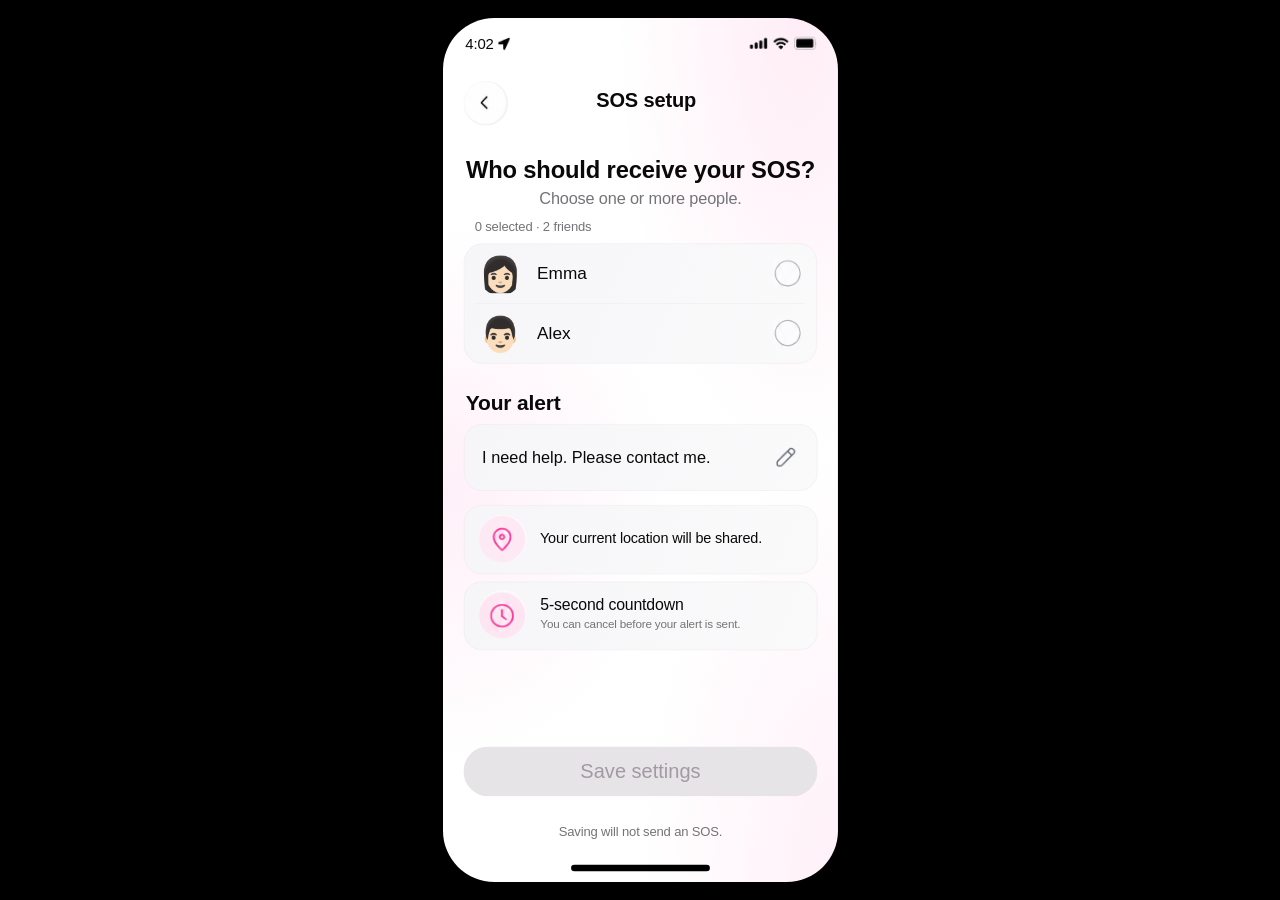
==== commit 6c65f3d7: "Version prototype resources to refresh cached navigation" ====
--- a/location-html/active.html
+++ b/location-html/active.html
@@ -1,2 +1,2 @@
 <!doctype html>
-<html lang="en"><head><meta charset="UTF-8"><meta name="viewport" content="width=device-width, initial-scale=1"><title>Active · Location UI</title><link rel="stylesheet" href="styles.css"></head><body data-page="active"><main id="viewer"><div id="viewport"><section id="screen" aria-label="Active"></section></div></main><script src="app.js"></script><script src="product.js"></script><script src="boot.js"></script></body></html>+<html lang="en"><head><meta charset="UTF-8"><meta name="viewport" content="width=device-width, initial-scale=1"><title>Active · Location UI</title><link rel="stylesheet" href="styles.css?v=20261029-tabs2"></head><body data-page="active"><main id="viewer"><div id="viewport"><section id="screen" aria-label="Active"></section></div></main><script src="app.js?v=20261029-tabs2"></script><script src="product.js?v=20261029-tabs2"></script><script src="boot.js?v=20261029-tabs2"></script></body></html>
